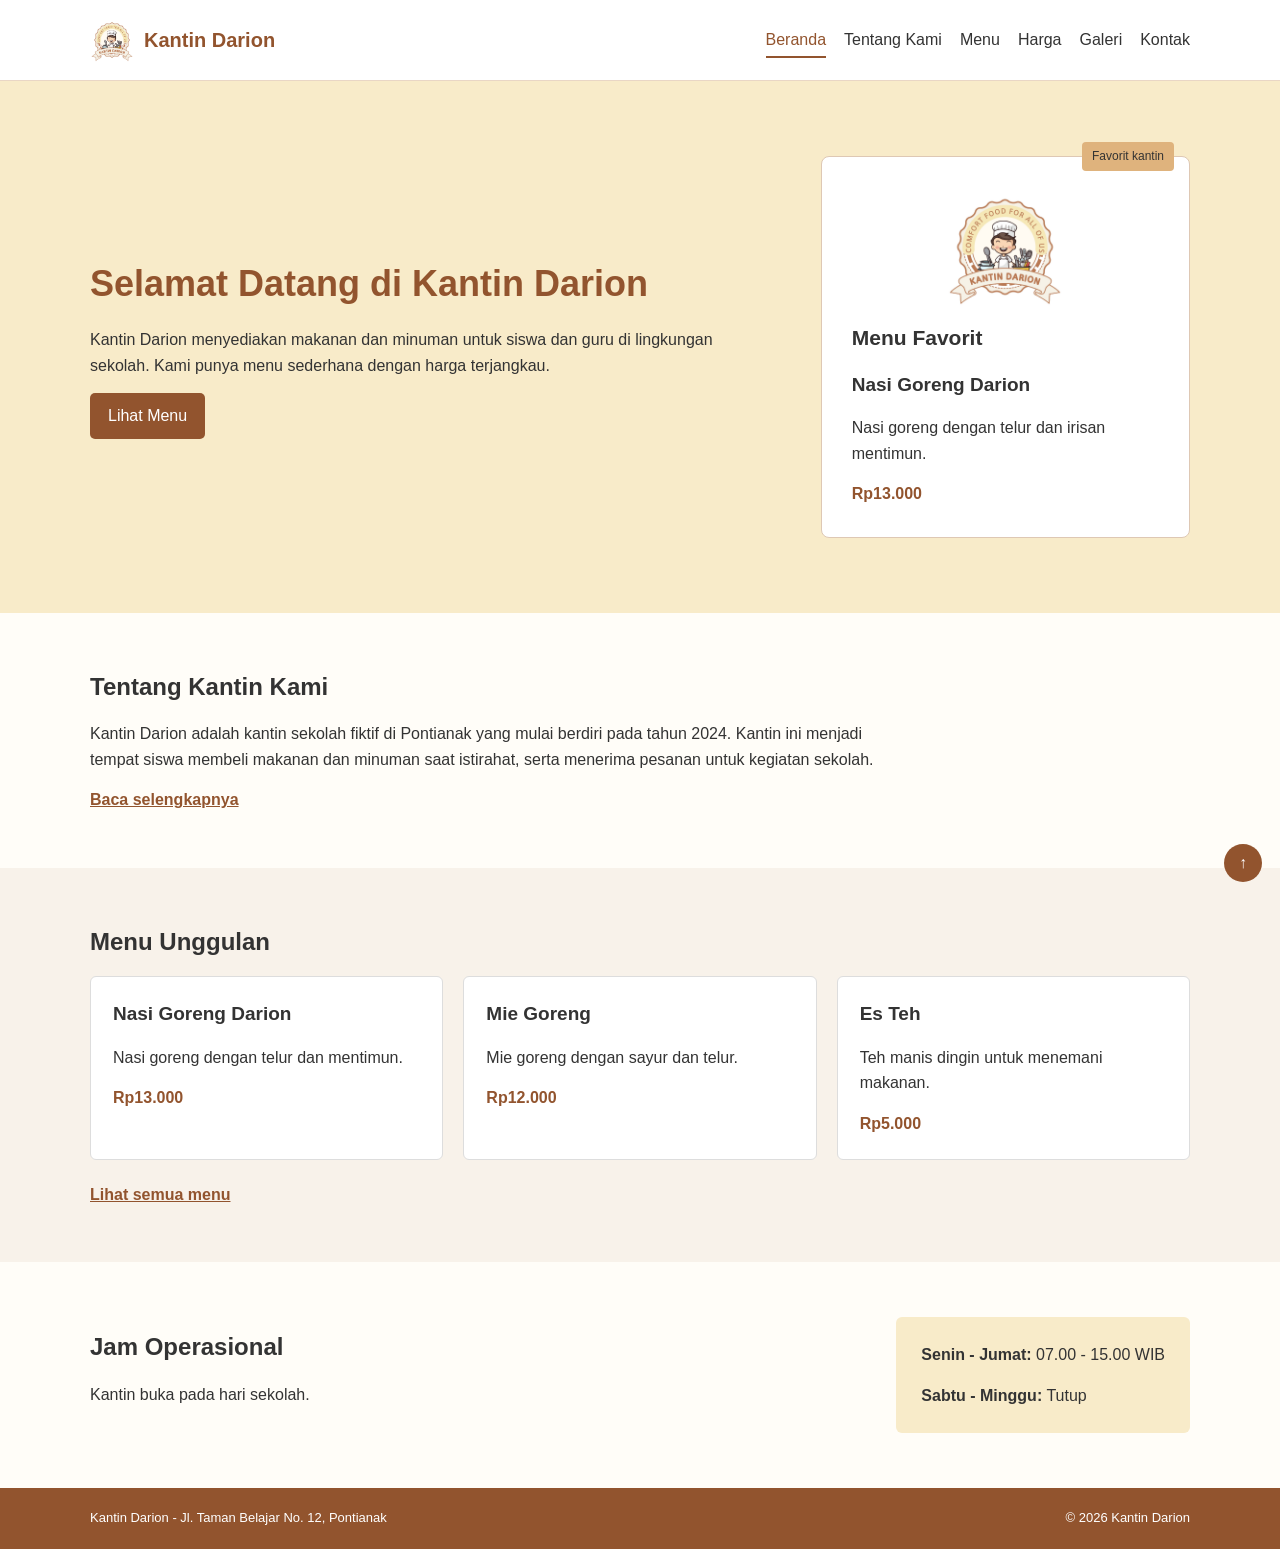
==== index.html @ 105858f4 "feat: complete homepage layout" ====
<!DOCTYPE html>
<html lang="id">
<head>
    <meta charset="UTF-8">
    <meta name="viewport" content="width=device-width, initial-scale=1.0">
    <title>Beranda - Kantin Darion</title>
    <link rel="stylesheet" href="styles/global.css">
    <link rel="stylesheet" href="styles/index.css">
</head>
<body>
    <header id="top">
        <nav class="container navbar">
            <a href="index.html" class="brand">
                <img src="assets/images/logo/kantin-darion-logo.jpg" alt="Logo Kantin Darion dengan gambar koki dan peralatan memasak">
                <span>Kantin Darion</span>
            </a>
            <ul class="nav-links">
                <li><a href="index.html" class="active">Beranda</a></li>
                <li><a href="pages/about.html">Tentang Kami</a></li>
                <li><a href="pages/products.html">Menu</a></li>
                <li><a href="pages/pricing.html">Harga</a></li>
                <li><a href="pages/gallery.html">Galeri</a></li>
                <li><a href="pages/contact.html">Kontak</a></li>
            </ul>
        </nav>
    </header>

    <main>
        <section class="hero">
            <div class="container hero-layout">
                <div>
                    <h1>Selamat Datang di Kantin Darion</h1>
                    <p>Kantin Darion menyediakan makanan dan minuman untuk siswa dan guru
                       di lingkungan sekolah. Kami punya menu sederhana dengan harga terjangkau.</p>
                    <a href="pages/products.html" class="button">Lihat Menu</a>
                </div>
                <div class="favorite-menu">
                    <img class="hero-logo" src="assets/images/logo/kantin-darion-logo.jpg" alt="Logo Kantin Darion bergambar koki tersenyum">
                    <h2>Menu Favorit</h2>
                    <h3>Nasi Goreng Darion</h3>
                    <p>Nasi goreng dengan telur dan irisan mentimun.</p>
                    <strong>Rp13.000</strong>
                    <span class="favorite-tag">Favorit kantin</span>
                </div>
            </div>
        </section>

        <section class="about-section section-space">
            <div class="container">
                <h2>Tentang Kantin Kami</h2>
                <p>Kantin Darion adalah kantin sekolah fiktif di Pontianak yang mulai berdiri
                   pada tahun 2024. Kantin ini menjadi tempat siswa membeli makanan dan minuman
                   saat istirahat, serta menerima pesanan untuk kegiatan sekolah.</p>
                <a href="pages/about.html" class="text-link">Baca selengkapnya</a>
            </div>
        </section>

        <section class="menu-section section-space">
            <div class="container">
                <h2>Menu Unggulan</h2>
                <div class="menu-grid">
                    <article class="menu-item">
                        <h3>Nasi Goreng Darion</h3>
                        <p>Nasi goreng dengan telur dan mentimun.</p>
                        <strong>Rp13.000</strong>
                    </article>
                    <article class="menu-item">
                        <h3>Mie Goreng</h3>
                        <p>Mie goreng dengan sayur dan telur.</p>
                        <strong>Rp12.000</strong>
                    </article>
                    <article class="menu-item">
                        <h3>Es Teh</h3>
                        <p>Teh manis dingin untuk menemani makanan.</p>
                        <strong>Rp5.000</strong>
                    </article>
                </div>
                <a href="pages/products.html" class="text-link">Lihat semua menu</a>
            </div>
        </section>

        <section class="hours-section section-space">
            <div class="container hours-layout">
                <div>
                    <h2>Jam Operasional</h2>
                    <p>Kantin buka pada hari sekolah.</p>
                </div>
                <div class="hours-detail">
                    <p><strong>Senin - Jumat:</strong> 07.00 - 15.00 WIB</p>
                    <p><strong>Sabtu - Minggu:</strong> Tutup</p>
                </div>
            </div>
        </section>
    </main>

    <footer>
        <div class="container footer-content">
            <p>Kantin Darion - Jl. Taman Belajar No. 12, Pontianak</p>
            <p>&copy; 2026 Kantin Darion</p>
        </div>
    </footer>
    <a href="#top" class="back-to-top" aria-label="Kembali ke atas">↑</a>
</body>
</html>
---- styles/global.css ----
/* Basic styles */
* {
    margin: 0;
    padding: 0;
    box-sizing: border-box;
}

body {
    font-family: Arial, sans-serif;
    background-color: #fffdf8;
    color: #333;
    line-height: 1.6;
}

.container {
    width: 88%;
    max-width: 1100px;
    margin: auto;
}

.section-space {
    padding: 55px 0;
}

h1, h2, h3 {
    margin-bottom: 15px;
}

p {
    margin-bottom: 15px;
}

/* Navbar */
header {
    background-color: white;
    border-bottom: 1px solid #e9d6c5;
}

.navbar {
    display: flex;
    justify-content: space-between;
    align-items: center;
    min-height: 80px;
    gap: 20px;
}

.brand {
    display: flex;
    align-items: center;
    gap: 10px;
    font-size: 20px;
    font-weight: bold;
    color: #92542e;
    text-decoration: none;
    white-space: nowrap;
}

.brand img {
    width: 44px;
    height: 44px;
}

.nav-links {
    display: flex;
    gap: 18px;
    list-style: none;
}

.nav-links a {
    color: #333;
    text-decoration: none;
    padding: 8px 0;
    border-bottom: 2px solid transparent;
    transition: color 0.2s;
}

.nav-links a:hover,
.nav-links .active {
    color: #92542e;
    border-bottom-color: #92542e;
}

/* Buttons and links */
.button {
    display: inline-block;
    background-color: #92542e;
    color: white;
    padding: 10px 18px;
    border: none;
    border-radius: 5px;
    text-decoration: none;
    font: inherit;
    cursor: pointer;
    transition: background-color 0.2s;
}

.button:hover {
    background-color: #6e3e22;
}

.text-link {
    color: #92542e;
    font-weight: bold;
}

/* Footer */
footer {
    background-color: #92542e;
    color: white;
    padding: 20px 0;
}

.footer-content {
    display: flex;
    justify-content: space-between;
    gap: 20px;
    font-size: 13px;
}

.footer-content p {
    margin: 0;
}

.back-to-top {
    position: fixed;
    right: 18px;
    bottom: 18px;
    background-color: #92542e;
    color: white;
    width: 38px;
    height: 38px;
    border-radius: 50%;
    display: flex;
    align-items: center;
    justify-content: center;
    text-decoration: none;
}
---- styles/index.css ----
/* Home page */
.hero {
    background-color: #f8ebc9;
    padding: 75px 0;
}

.hero-layout {
    display: grid;
    grid-template-columns: 1.3fr 0.7fr;
    gap: 45px;
    align-items: center;
}

.hero h1 {
    color: #92542e;
    font-size: 36px;
}

.favorite-menu {
    position: relative;
    background-color: white;
    padding: 30px;
    border: 1px solid #dec8b4;
    border-radius: 8px;
}

.favorite-menu .hero-logo {
    display: block;
    width: 120px;
    height: 120px;
    margin: 0 auto 14px;
    object-fit: contain;
}

.favorite-menu h2 {
    font-size: 21px;
}

.favorite-menu h3 {
    font-size: 19px;
}

.favorite-menu strong,
.menu-item strong {
    color: #92542e;
}

.favorite-tag {
    position: absolute;
    top: -15px;
    right: 15px;
    background-color: #dfb37d;
    padding: 5px 10px;
    border-radius: 4px;
    font-size: 12px;
}

.about-section p {
    max-width: 800px;
}

.menu-section {
    background-color: #f8f2ea;
}

.menu-grid {
    display: grid;
    grid-template-columns: repeat(3, 1fr);
    gap: 20px;
    margin-bottom: 22px;
}

.menu-item {
    background-color: white;
    padding: 22px;
    border: 1px solid #ddd;
    border-radius: 6px;
    transition: transform 0.2s;
}

.menu-item:hover {
    transform: translateY(-4px);
}

.menu-item h3 {
    font-size: 19px;
}

.hours-layout {
    display: flex;
    justify-content: space-between;
    align-items: center;
    gap: 40px;
}

.hours-detail {
    background-color: #f8ebc9;
    padding: 25px;
    border-radius: 6px;
}

.hours-detail p:last-child {
    margin-bottom: 0;
}
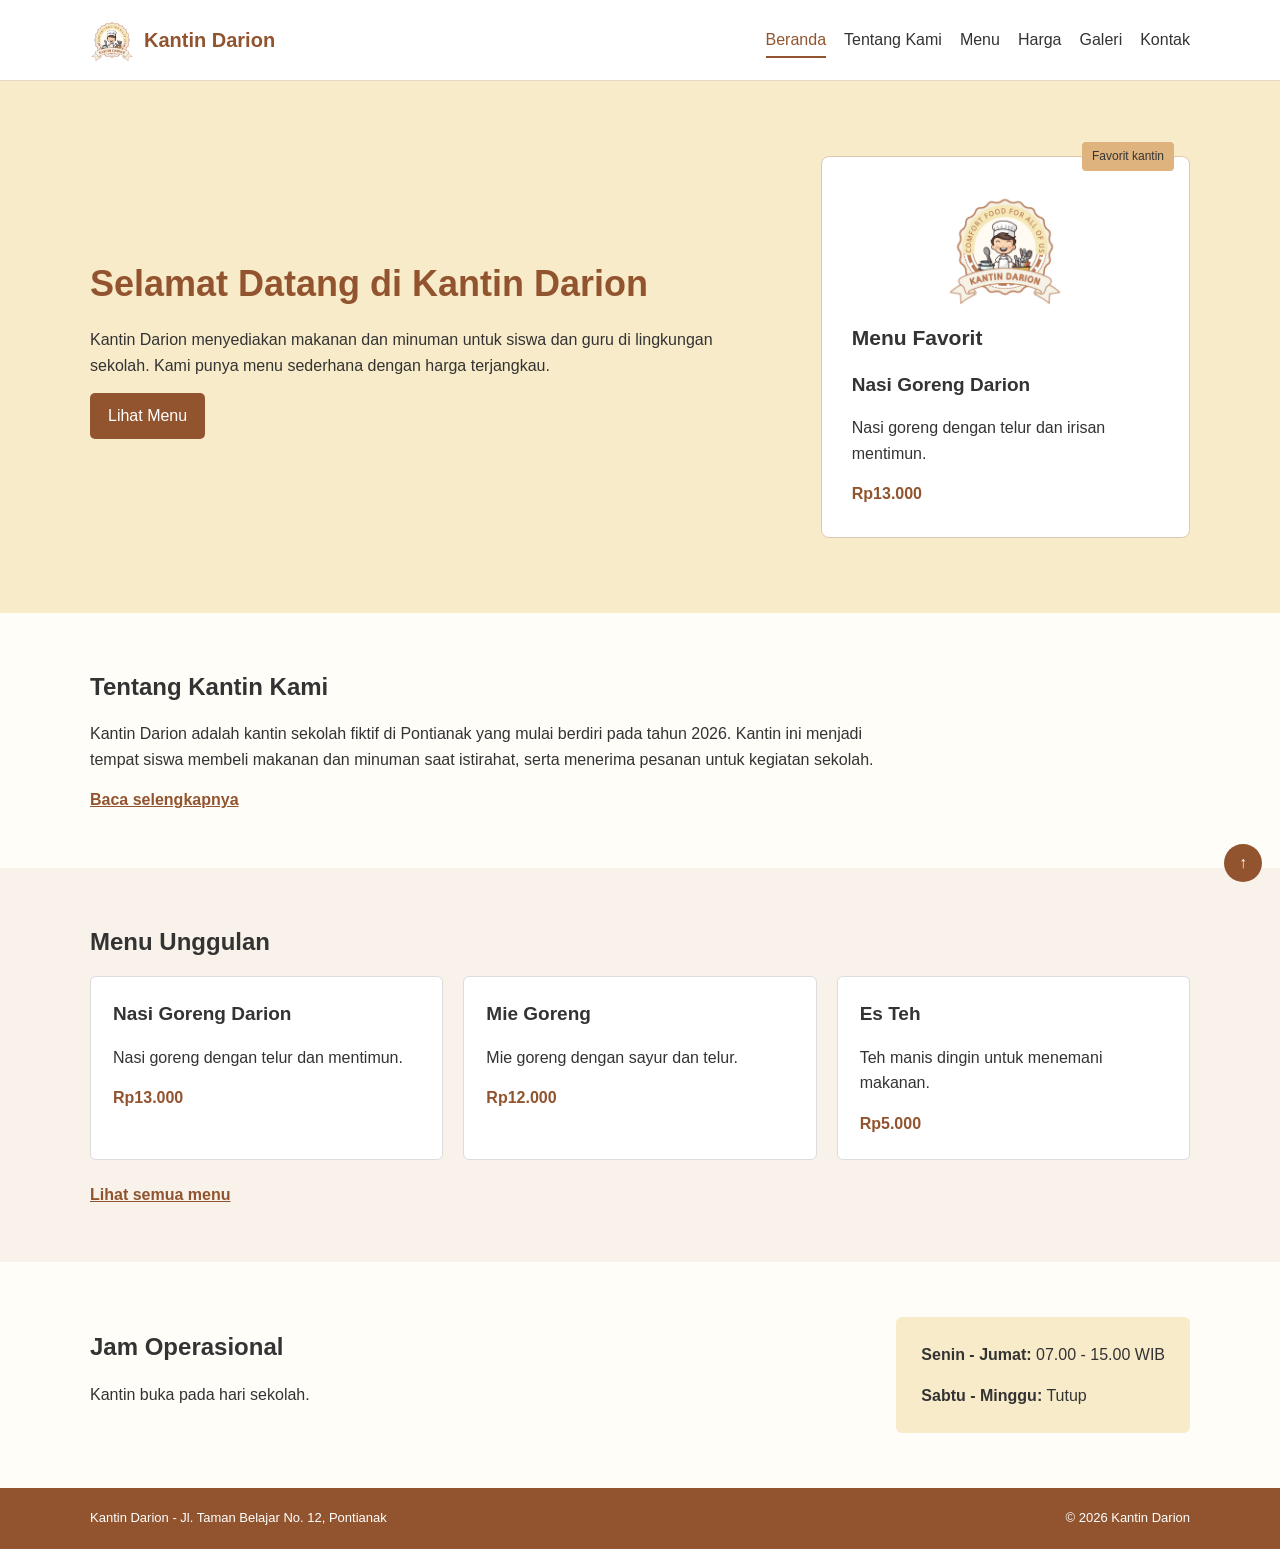
==== commit 2a46b25c: "fix: correct canteen founding year" ====
--- a/index.html
+++ b/index.html
@@ -49,7 +49,7 @@
             <div class="container">
                 <h2>Tentang Kantin Kami</h2>
                 <p>Kantin Darion adalah kantin sekolah fiktif di Pontianak yang mulai berdiri
-                   pada tahun 2024. Kantin ini menjadi tempat siswa membeli makanan dan minuman
+                   pada tahun 2026. Kantin ini menjadi tempat siswa membeli makanan dan minuman
                    saat istirahat, serta menerima pesanan untuk kegiatan sekolah.</p>
                 <a href="pages/about.html" class="text-link">Baca selengkapnya</a>
             </div>
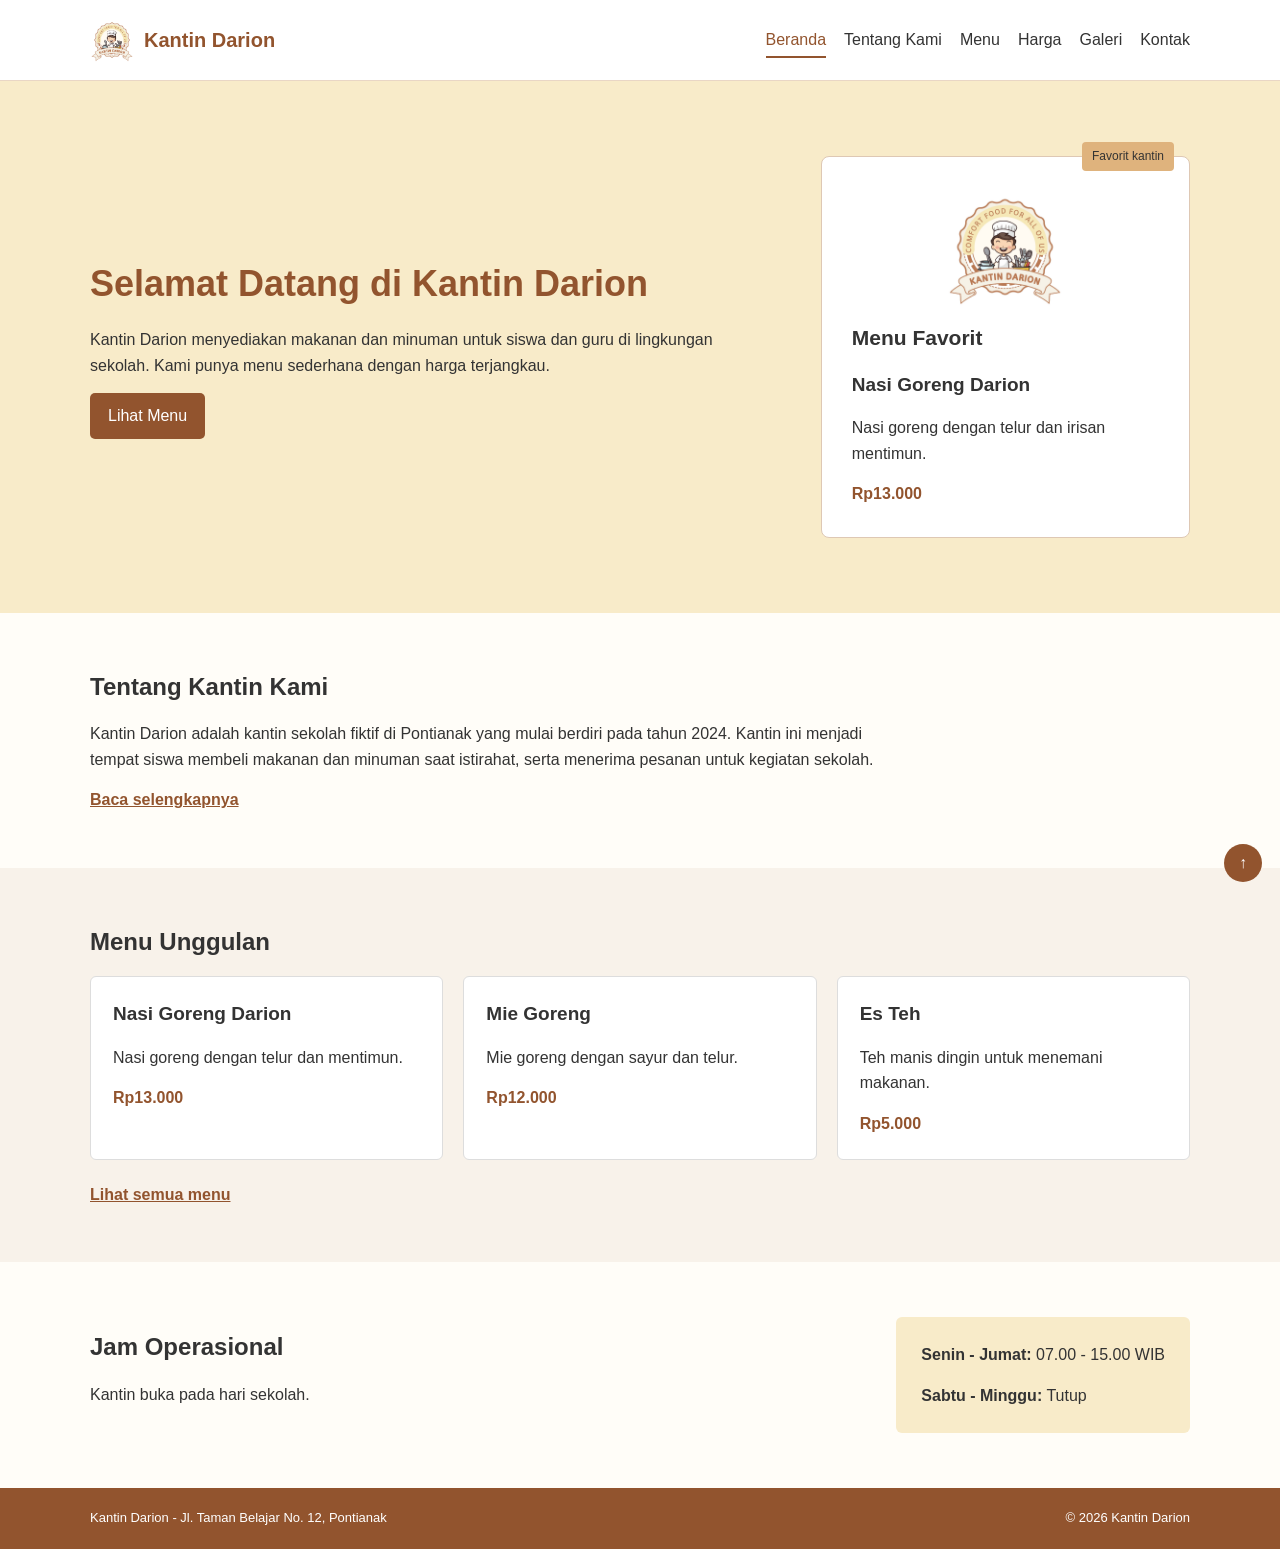
==== commit 5ada5b00: "feat: add changes to gallery.html" ====
--- a/index.html
+++ b/index.html
@@ -11,7 +11,7 @@
     <header id="top">
         <nav class="container navbar">
             <a href="index.html" class="brand">
-                <img src="assets/images/logo/kantin-darion-logo.jpg" alt="Logo Kantin Darion dengan gambar koki dan peralatan memasak">
+                <img src="assets/images/logo/canteen-darion-logo.jpg" alt="Logo Kantin Darion dengan gambar koki dan peralatan memasak">
                 <span>Kantin Darion</span>
             </a>
             <ul class="nav-links">
@@ -35,7 +35,7 @@
                     <a href="pages/products.html" class="button">Lihat Menu</a>
                 </div>
                 <div class="favorite-menu">
-                    <img class="hero-logo" src="assets/images/logo/kantin-darion-logo.jpg" alt="Logo Kantin Darion bergambar koki tersenyum">
+                    <img class="hero-logo" src="assets/images/logo/canteen-darion-logo.jpg" alt="Logo Kantin Darion bergambar koki tersenyum">
                     <h2>Menu Favorit</h2>
                     <h3>Nasi Goreng Darion</h3>
                     <p>Nasi goreng dengan telur dan irisan mentimun.</p>
@@ -49,7 +49,7 @@
             <div class="container">
                 <h2>Tentang Kantin Kami</h2>
                 <p>Kantin Darion adalah kantin sekolah fiktif di Pontianak yang mulai berdiri
-                   pada tahun 2026. Kantin ini menjadi tempat siswa membeli makanan dan minuman
+                   pada tahun 2024. Kantin ini menjadi tempat siswa membeli makanan dan minuman
                    saat istirahat, serta menerima pesanan untuk kegiatan sekolah.</p>
                 <a href="pages/about.html" class="text-link">Baca selengkapnya</a>
             </div>
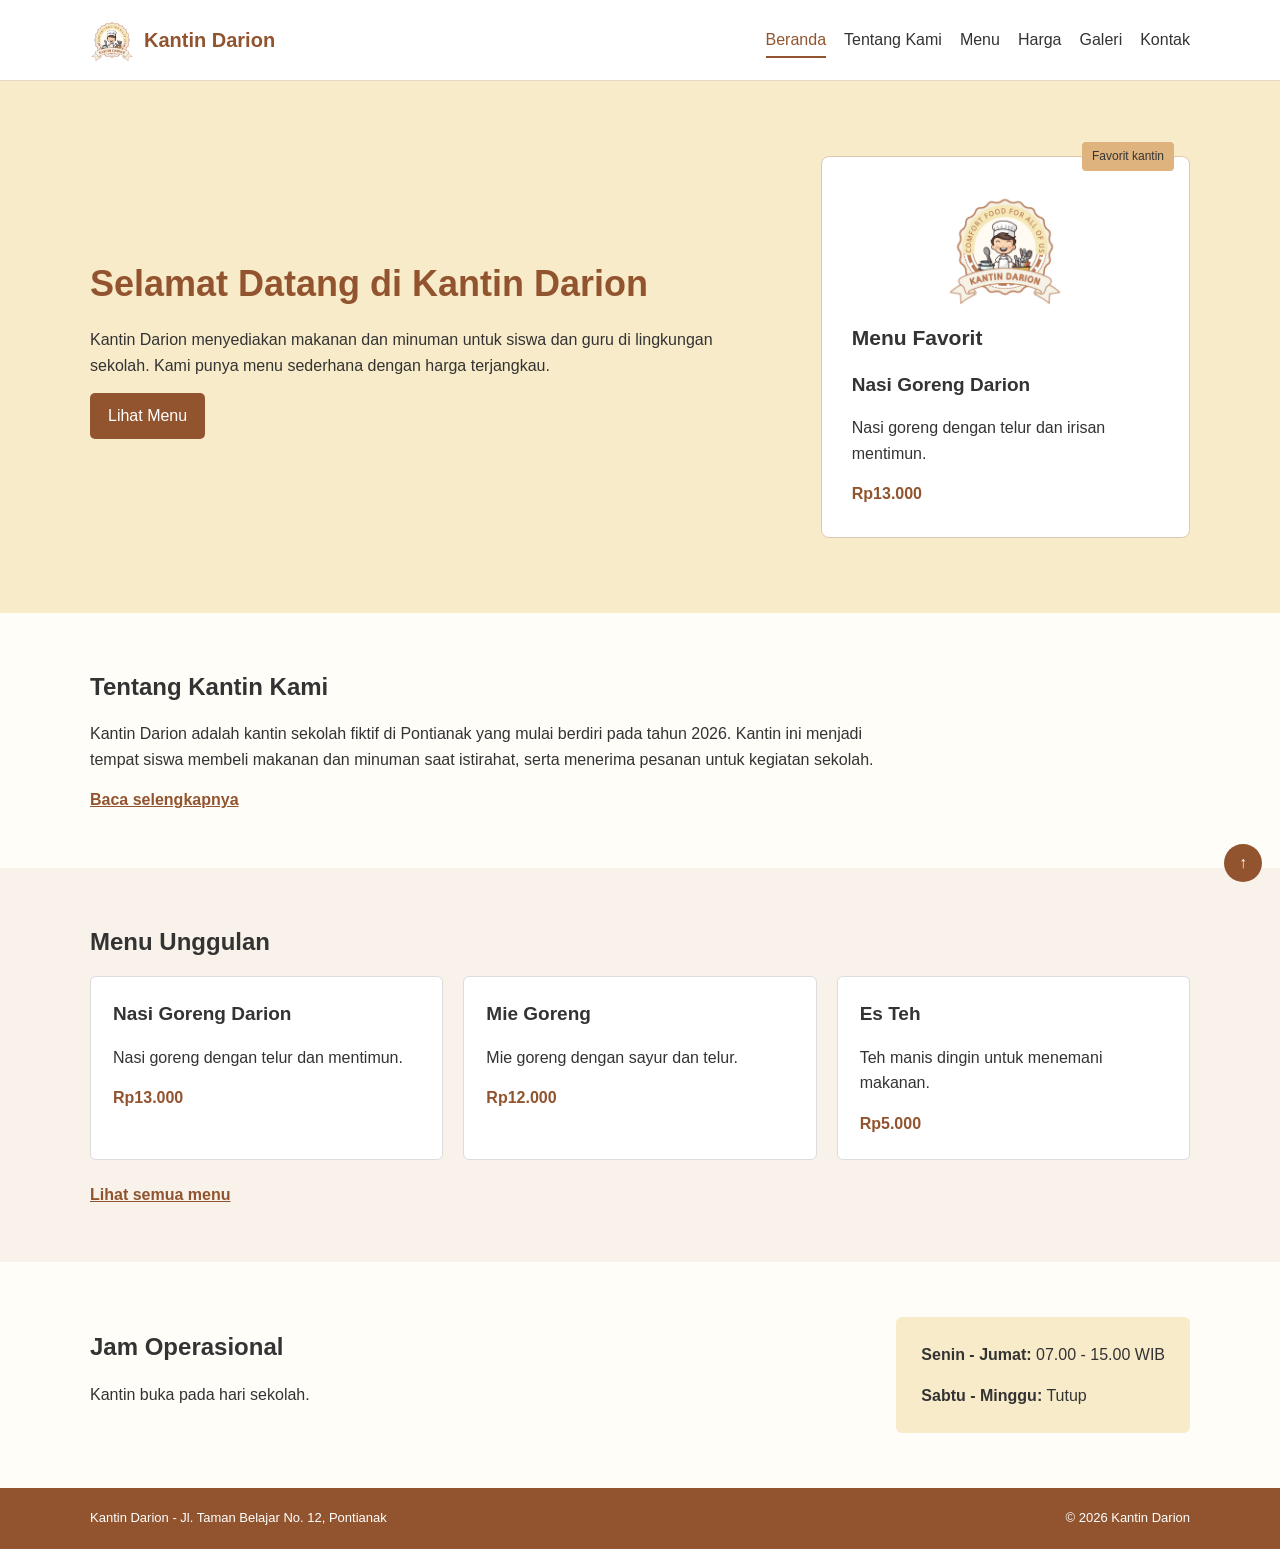
==== commit 9d3c9547: "Merge pull request #7 from AdrianDarion/riviera/implement-gallery-page Riviera/implement gallery pag" ====
--- a/index.html
+++ b/index.html
@@ -49,7 +49,7 @@
             <div class="container">
                 <h2>Tentang Kantin Kami</h2>
                 <p>Kantin Darion adalah kantin sekolah fiktif di Pontianak yang mulai berdiri
-                   pada tahun 2024. Kantin ini menjadi tempat siswa membeli makanan dan minuman
+                   pada tahun 2026. Kantin ini menjadi tempat siswa membeli makanan dan minuman
                    saat istirahat, serta menerima pesanan untuk kegiatan sekolah.</p>
                 <a href="pages/about.html" class="text-link">Baca selengkapnya</a>
             </div>
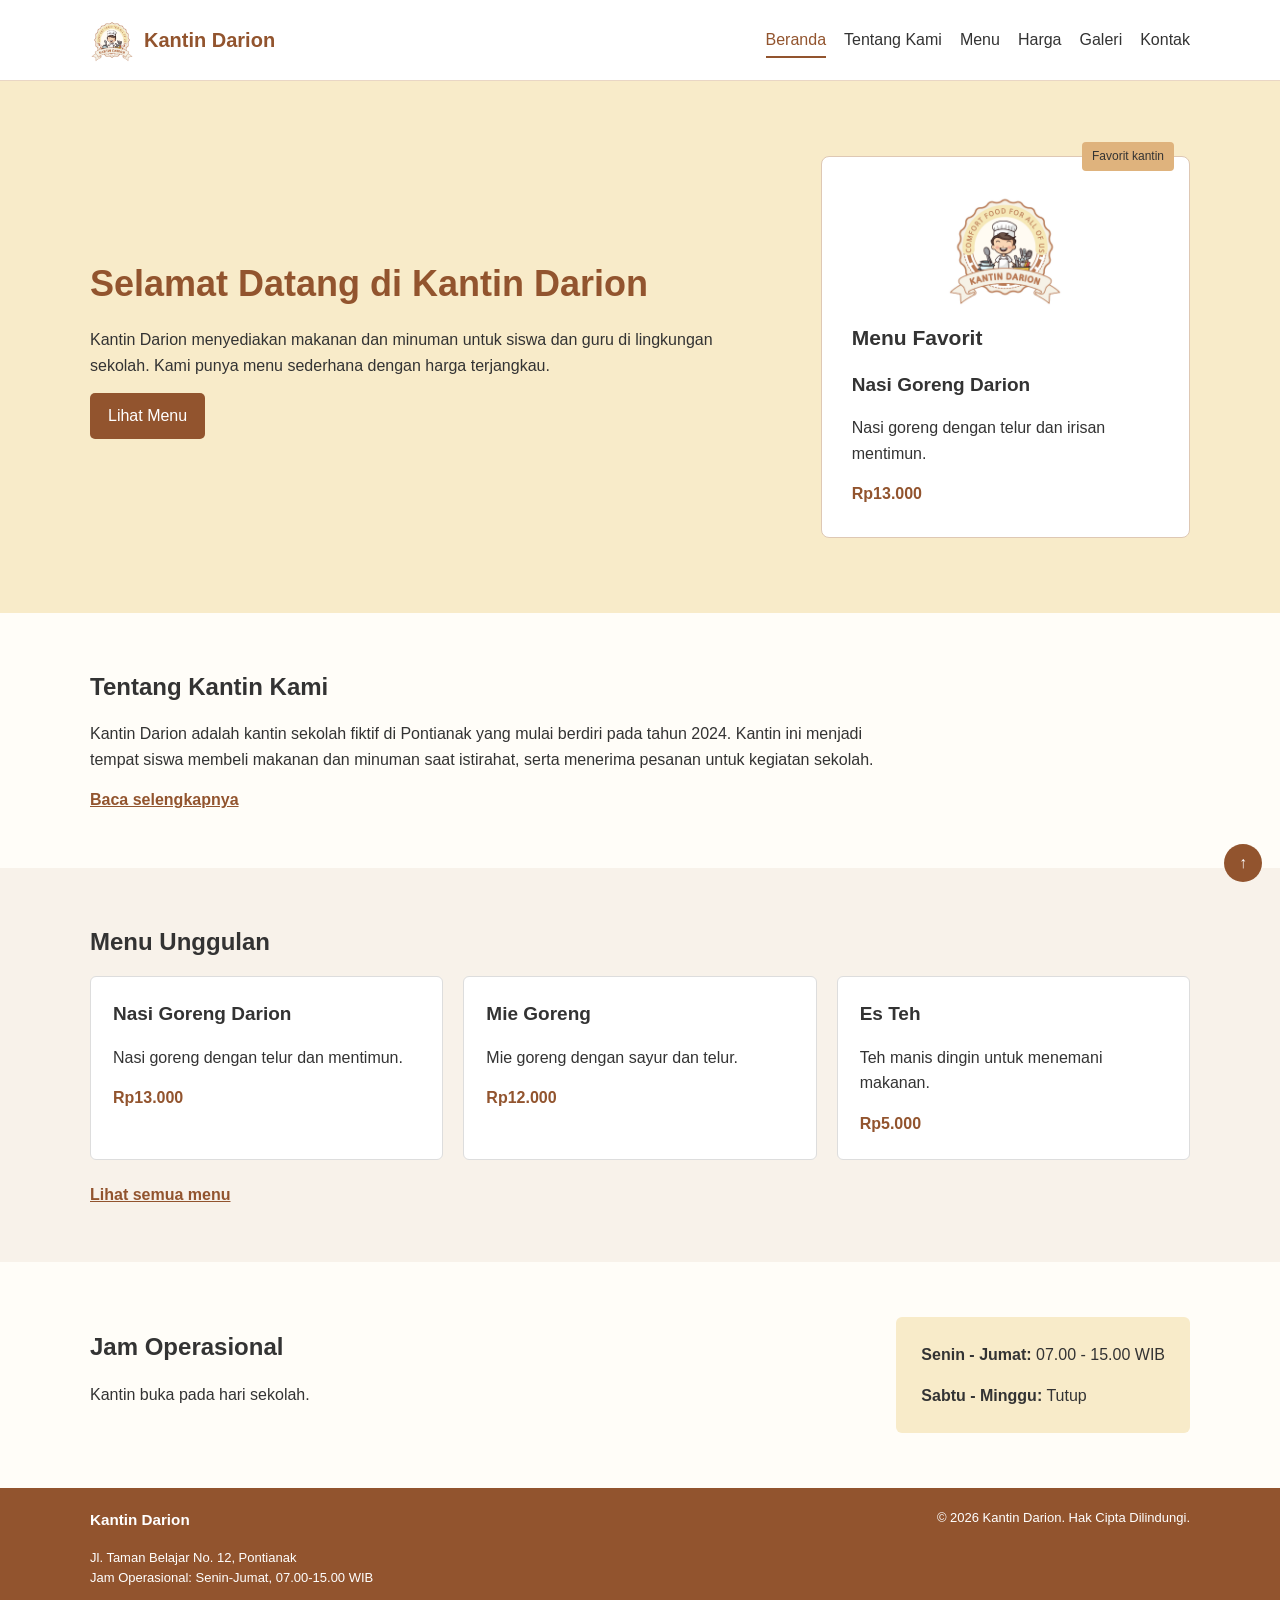
==== commit 23af6709: "feat: add changes to index.html" ====
--- a/index.html
+++ b/index.html
@@ -49,7 +49,7 @@
             <div class="container">
                 <h2>Tentang Kantin Kami</h2>
                 <p>Kantin Darion adalah kantin sekolah fiktif di Pontianak yang mulai berdiri
-                   pada tahun 2026. Kantin ini menjadi tempat siswa membeli makanan dan minuman
+                   pada tahun 2024. Kantin ini menjadi tempat siswa membeli makanan dan minuman
                    saat istirahat, serta menerima pesanan untuk kegiatan sekolah.</p>
                 <a href="pages/about.html" class="text-link">Baca selengkapnya</a>
             </div>
@@ -93,10 +93,16 @@
         </section>
     </main>
 
-    <footer>
+    <footer class="main-footer">
         <div class="container footer-content">
-            <p>Kantin Darion - Jl. Taman Belajar No. 12, Pontianak</p>
-            <p>&copy; 2026 Kantin Darion</p>
+            <div class="footer-info">
+                <h3>Kantin Darion</h3>
+                <p>Jl. Taman Belajar No. 12, Pontianak</p>
+                <p>Jam Operasional: Senin-Jumat, 07.00-15.00 WIB</p>
+            </div>
+            <div class="footer-copyright">
+                <p>&copy; 2026 Kantin Darion. Hak Cipta Dilindungi.</p>
+            </div>
         </div>
     </footer>
     <a href="#top" class="back-to-top" aria-label="Kembali ke atas">↑</a>
